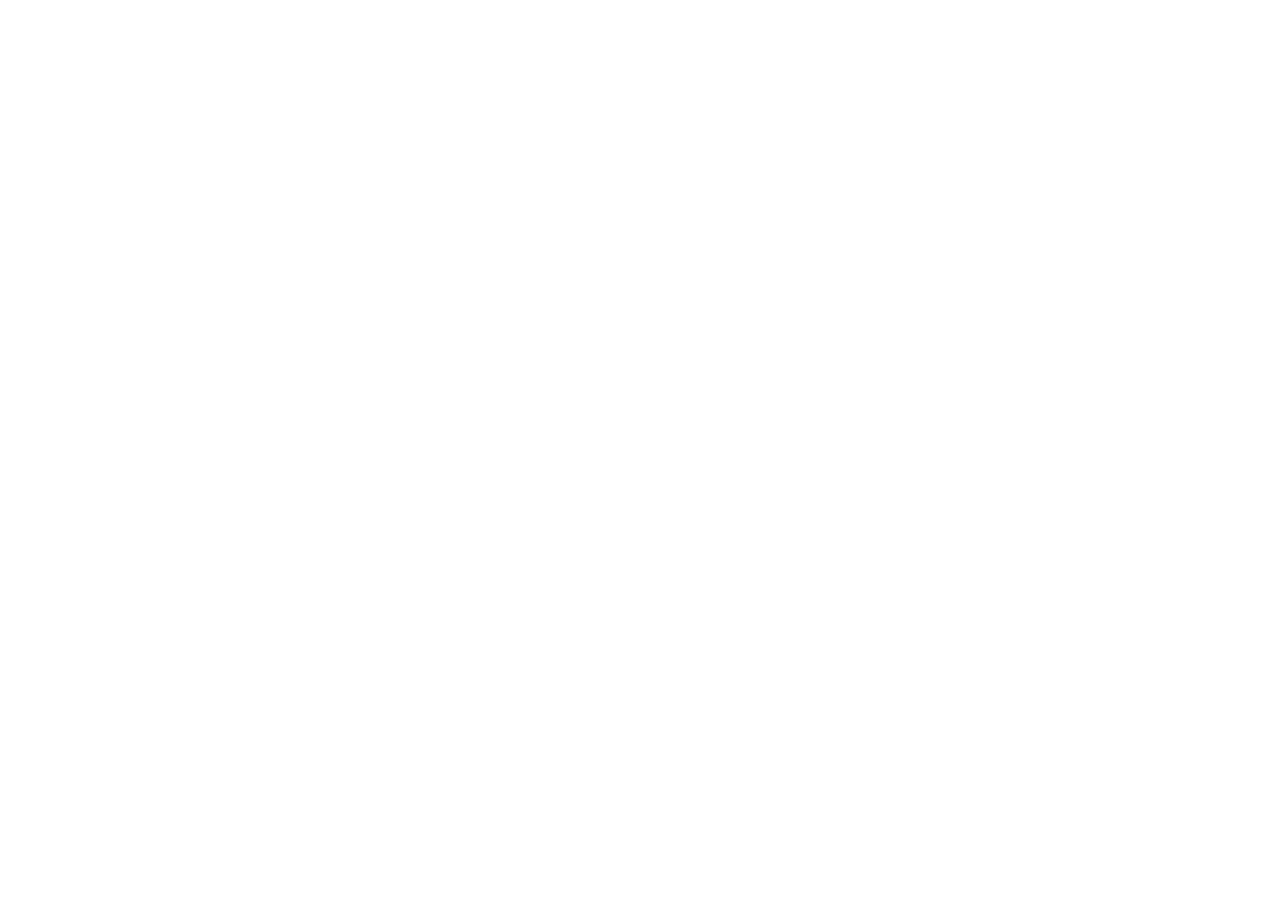
==== views/index.html @ 3f9f3004 "dfhd" ====
<!DOCTYPE html>
<html lang="en">
<head>
    <meta charset="UTF-8">
    <meta http-equiv="X-UA-Compatible" content="IE=edge">
    <meta name="viewport" content="width=device-width, initial-scale=1.0">
    <title>Document</title>
</head>
<body>
    
</body>
</html>
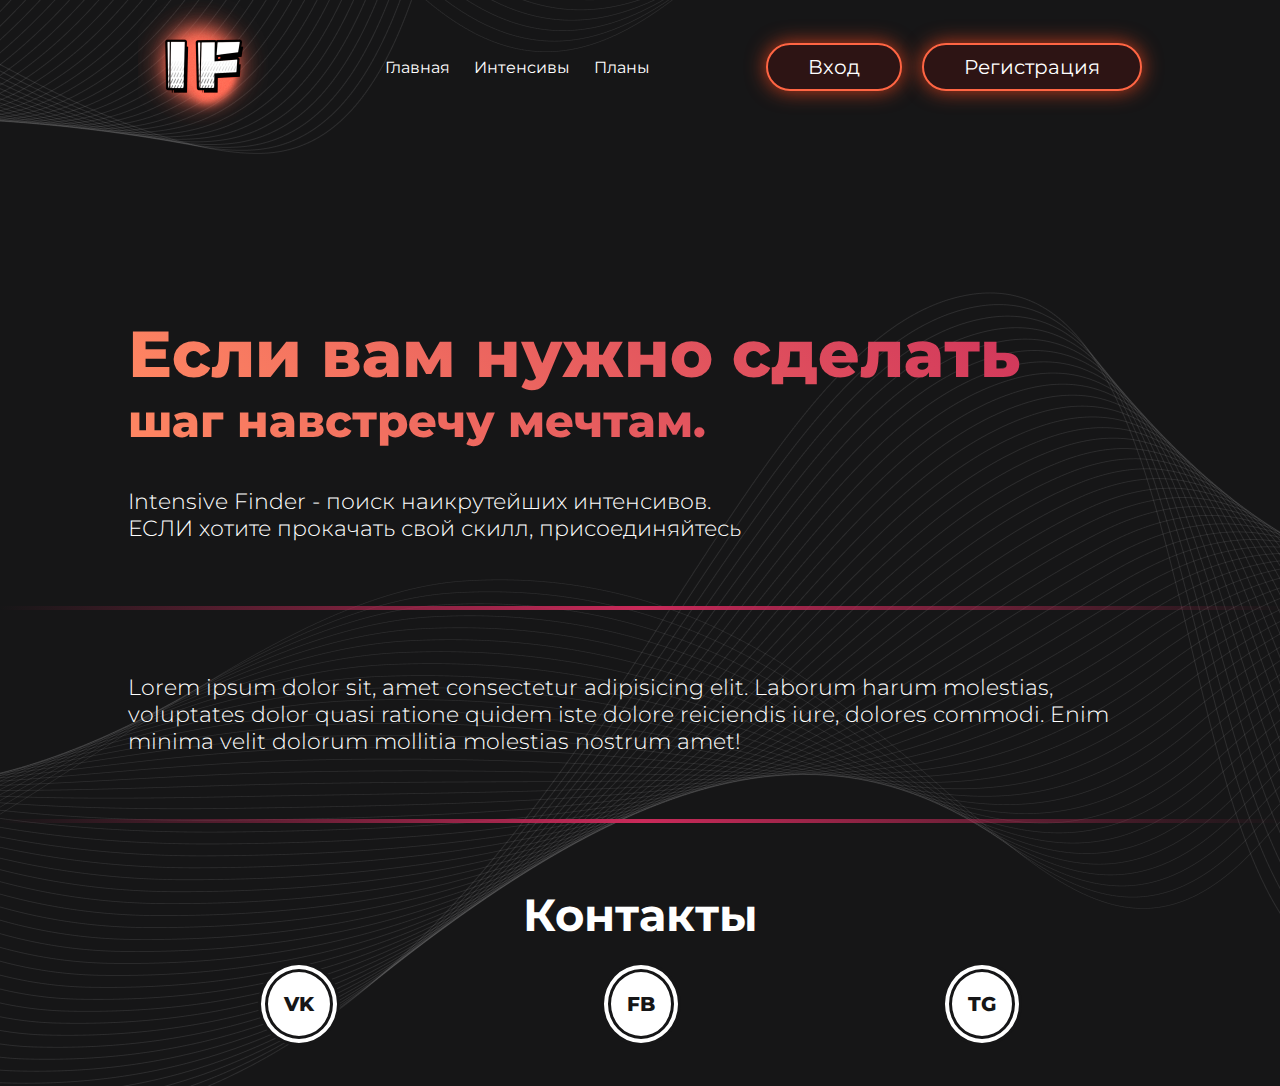
==== commit b29b0a8b: "Add files via upload" ====
--- a/views/index.html
+++ b/views/index.html
@@ -1,12 +1,84 @@
-<!DOCTYPE html>
-<html lang="en">
-<head>
-    <meta charset="UTF-8">
-    <meta http-equiv="X-UA-Compatible" content="IE=edge">
-    <meta name="viewport" content="width=device-width, initial-scale=1.0">
-    <title>Document</title>
-</head>
-<body>
-    
-</body>
+<!DOCTYPE html>
+<html lang="ru">
+<head>
+    <meta charset="UTF-8">
+    <meta http-equiv="X-UA-Compatible" content="IE=edge">
+    <meta name="viewport" content="width=device-width, initial-scale=1.0">
+    <link rel="stylesheet" href="/css/main.css">
+    <link type="image/x-icon" href="/images/logo.png" rel="shortcut icon">
+    <title>Главная</title>
+</head>
+<body>
+    <header>
+        <div class="w-1270 in-center container d-flex jc-sb">
+            <div class="logo">
+                <a href="index.html"><img src="/images/logo.png" alt=""></a>
+            </div>
+            <nav>
+                <a href="index.html">Главная</a>
+                <a href="intensivi.html">Интенсивы</a>
+                <a href="">Планы</a>
+            </nav>
+            <div class="hamburger-menu ">
+                <input id="menu-toggle" type="checkbox" />
+                <label class="menu-btn" for="menu-toggle">
+                    <span></span>
+                </label>
+                <ul class="menu-box">
+                    <li><a class="menu-item" href="index.html">Главная</a></li>
+                    <li><a class="menu-item" href="intensivi.html">Интенсивы</a></li>
+                    <li><a class="menu-item" href="">Планы</a></li>
+                </ul>
+            </div>
+
+            <div class="d-flex jc-sb auth-lk">
+                <a href="auto.html"><input type="button" value="Вход"></a>
+                <a href="registr.html"><input type="button" value="Регистрация"></a>
+            </div>
+            <div class="d-flex jc-sb lk">
+                <a href="index.html"><input type="button" value="Личный кабинет"></a>
+            </div>
+
+            
+
+
+
+
+            
+        </div>
+    </header>
+    
+    <section>
+        <div class="w-1270 in-center container">
+            <h2 class="mt-180">Если вам нужно сделать </h2>
+            <h3>шаг навстречу мечтам.</h3>
+            <p class="mt-40">Intensive Finder - поиск наикрутейших интенсивов.</p>
+            <p>ЕСЛИ хотите прокачать свой скилл, присоединяйтесь</p>
+        </div>
+    </section>
+
+
+    <div class="hr"></div>
+    <section>
+        <div class="w-1270 in-center container">
+            <p>Lorem ipsum dolor sit, amet consectetur adipisicing elit. Laborum harum molestias, voluptates dolor quasi ratione quidem iste dolore reiciendis iure, dolores commodi. Enim minima velit dolorum mollitia molestias nostrum amet!</p>
+        </div>
+    
+    </section>
+    <div class="hr"></div>
+    
+    
+    
+    <footer>
+        
+        <div class="w-1270 in-center container ">
+            <h4>Контакты</h4>
+            <div class="contacts-cont">
+                <div class="contacts">VK</div>
+                <div class="contacts">FB</div>
+                <div class="contacts">TG</div>
+            </div>
+        </div>
+    </footer>
+</body>
 </html>--- a/css/main.css
+++ b/css/main.css
@@ -0,0 +1,339 @@
+@import url('https://fonts.googleapis.com/css2?family=Montserrat:wght@300;500;600;800&display=swap');
+* {
+    margin: 0;
+    padding: 0;
+    font-family: "Montserrat", sans-serif;
+    color: white;
+}
+
+body {
+    background-image: url(/images/фон.png);
+    background-position: center;
+    background-color: #161617;    
+    font-family: "Montserrat", sans-serif;
+    overflow-x: hidden;
+}
+p { font-weight: 300; font-size: 22px;}
+.w-1270 {
+    max-width: 1270px;
+    max-width: 80vw;
+}
+.in-center {
+    margin: 0 auto;
+}
+.container {
+    padding: 0 10%;
+}
+input {
+    border: solid #ff6543 2px;
+    border-radius: 40px;
+    padding: 10px 40px;
+    background: #2d1414;
+    box-shadow: 0px 0px 20px #c53c1d;
+    font-size: 20px;
+}
+.mt-180 { margin-top: 180px;}
+.mt-40 { margin-top: 40px;}
+h1 { 
+    font-size: 70px; 
+    text-align: center;
+}
+h2 {
+    font-size: 65px;
+}
+h3 {
+    font-size: 45px;
+}
+h1, h2, h3 {
+    background-image: linear-gradient(45deg, #FF8762, #CA2A5A);
+    -webkit-background-clip: text;
+    -webkit-text-fill-color: transparent;
+    font-weight: 800;
+}
+footer h4 {
+    font-size: 45px;
+    color: white;
+    text-align: center;
+}
+input:hover {
+    background: #ff6543;
+    transition: 0.5s ease-in-out;
+}
+form {
+    display: flex;
+    align-items: center;
+    flex-direction: column;
+}
+form input {
+    margin-top: 6px;
+    margin-bottom: 30px;
+    width: 330px;
+}
+form input:hover {
+    background: #2d1414;
+    
+}
+form input[type=submit] {
+    background: #ff6543;
+}
+form input[type=submit]:hover {
+    background: #c03617;
+    
+}
+form input[type=checkbox] {
+    padding: 0;
+    margin: 0;
+    box-shadow: none;
+    width: 20px;
+    background: #ff6543;
+}
+a { 
+    padding: 10px;
+    text-decoration: none;
+}
+.d-flex {
+    display: flex;
+    align-items: center;
+    justify-content: center;
+}
+.jc-sb {
+    justify-content: space-between;
+}
+.auth-lk {display: flex;}
+.lk {display: none;}
+.contacts{ 
+    background-color: white; 
+    border-radius: 50%; 
+    margin-top: 20px;
+    padding: 20px 16px;
+    color: #161617;
+    font-weight: 800;
+    font-size: 20px;
+    border: double 10px;
+}
+.contacts {
+    margin-right: 5%;
+    margin-left: 5%;
+    margin-bottom: 40px;
+}
+.contacts:hover {
+    background-image: radial-gradient(#FF8762, #CA2A5A);
+}
+.contacts-cont {
+    width: 100%;
+    display: flex;
+    justify-content: space-around;
+
+}
+
+.hr { 
+    display: inline-block;
+    width: 100%;
+    height: 2px;
+    border-style: solid;
+    border-image: linear-gradient( to right, rgba(0, 0, 0, 0), #CA2A5A, rgba(0, 0, 0, 0)) 1 / 0 0 4px;
+    margin: 60px 0;
+}
+
+
+
+
+.hamburger-menu {
+    display: none;
+  }
+  #menu-toggle {
+    opacity: 0;
+    display: block;
+    z-index: 1;
+  }
+  .menu-toggle, .menu-btn {
+    display: flex;
+  }
+  #menu-toggle:checked ~ .menu-btn > span {
+    transform: rotate(45deg);
+  }
+  #menu-toggle:checked ~ .menu-btn > span::before {
+    top: 0;
+    transform: rotate(0);
+  }
+  #menu-toggle:checked ~ .menu-btn > span::after {
+    top: 0;
+    transform: rotate(90deg);
+  }
+  #menu-toggle:checked ~ .menu-box {
+    visibility: visible;
+    left: 0;
+  }
+  .menu-btn {
+    display: flex;
+    align-items: center;
+    position: absolute;
+    top: 35px;
+    width: 26px;
+    height: 26px;
+    cursor: pointer;
+    z-index: 500;
+  }
+  .menu-btn > span,
+  .menu-btn > span::before,
+  .menu-btn > span::after {
+    display: block;
+    position: absolute;
+    width: 100%;
+    height: 4px;
+    background: linear-gradient(45deg, #FF8762, #CA2A5A);
+    transition-duration: .25s;
+    box-shadow: 0px 0px 20px #c53c1d;
+  }
+  span {
+    max-width: 100%;
+  }
+  span::before, span::after {
+    max-width: 70%;
+  }
+  span::after {
+    max-width: 100%;
+  }  
+  .menu-btn > span::before {
+    content: '';
+    top: -8px;
+  }
+  .menu-btn > span::after {
+    content: '';
+    top: 8px;
+  }
+  
+  .menu-box {
+    user-select: none;
+    display: block;
+    position: fixed;
+    visibility: hidden;
+    top: 0;
+    z-index: 10;
+    width: 300px;
+    height: 30%;
+    margin: 0;
+    left: 0;
+    padding: 80px 0;
+    list-style: none;
+    background: rgba(72, 42, 42, 0.25);
+    box-shadow: 0 8px 32px 0 rgba(118, 22, 22, 0.37);
+    backdrop-filter: blur( 4px );
+    -webkit-backdrop-filter: blur( 4px );
+    border-radius: 10px;
+    border: 1px solid rgba(255, 255, 255, 0.1);
+    transition-duration: .25s;
+  }
+  
+  .menu-item {
+    display: block;
+    padding: 12px 24px;
+    background-image: linear-gradient(45deg, #FF8762, #CA2A5A);
+    -webkit-background-clip: text;
+    -webkit-text-fill-color: transparent;
+    font-weight: 500;
+    text-decoration: none;
+    
+  }
+  .menu-item:hover {
+    -webkit-background-clip: text;
+    -webkit-text-fill-color: #ffd5c8;
+    background: linear-gradient(45deg, #FF8762, #CA2A5A);
+}
+.password {
+    width: 350px;
+	position: relative;
+    margin-left: -60px;
+}
+#password-input, #password-input-2 {
+	font-size: 18px;
+}
+.password-control {
+	position: absolute;
+	top: 25px;
+	right: 2px;
+	display: inline-block;
+	background: url(/images/view.svg) 0 0 no-repeat;
+}
+.password-control.view {
+	background: url(/images/no-view.svg) 0 0 no-repeat;
+}
+.password-control-2 {
+	position: absolute;
+	top: 25px;
+	right: 2px;
+	display: inline-block;
+	background: url(/images/view.svg) 0 0 no-repeat;
+}
+.password-control-2.view {
+	background: url(/images/no-view.svg) 0 0 no-repeat;
+}
+
+
+
+
+
+
+@media (max-width: 1200px) {
+    .w-1270 {
+        width: 1270px;
+    }
+    
+}
+@media (max-width: 1199px) { 
+    .w-1270 {
+        width: 1000px;
+    }
+    h2 {
+        font-size: 45px;
+    }
+    h3 {
+        font-size: 35px;
+    }
+    p {
+        font-size: 20px;
+    }
+}
+@media (max-width: 991px) {
+    .w-1270 {
+        width: 780px;
+    }
+    .hamburger-menu {
+        display: block;
+    }
+    p {
+        font-size: 18px;
+    }
+    nav {
+        display: none;
+    }
+    .logo img { width: 100px; height: auto;}
+    .password {
+        margin-left: -30px;
+    }
+    h1 { font-size: 45px;}
+}
+@media (max-width: 768px) {
+    .w-1270 {
+        width: 100%;
+    }
+    h2 {
+        font-size: 35px;
+    }
+    h3 {
+        font-size: 25px;
+    }
+    p {
+        font-size: 14px;
+    }
+    input {
+        font-size: 16px;
+    }
+    nav {
+        display: none;
+    }
+    .logo { margin-left: -40px;}
+    input {
+        padding: 10px 20px;
+    }
+}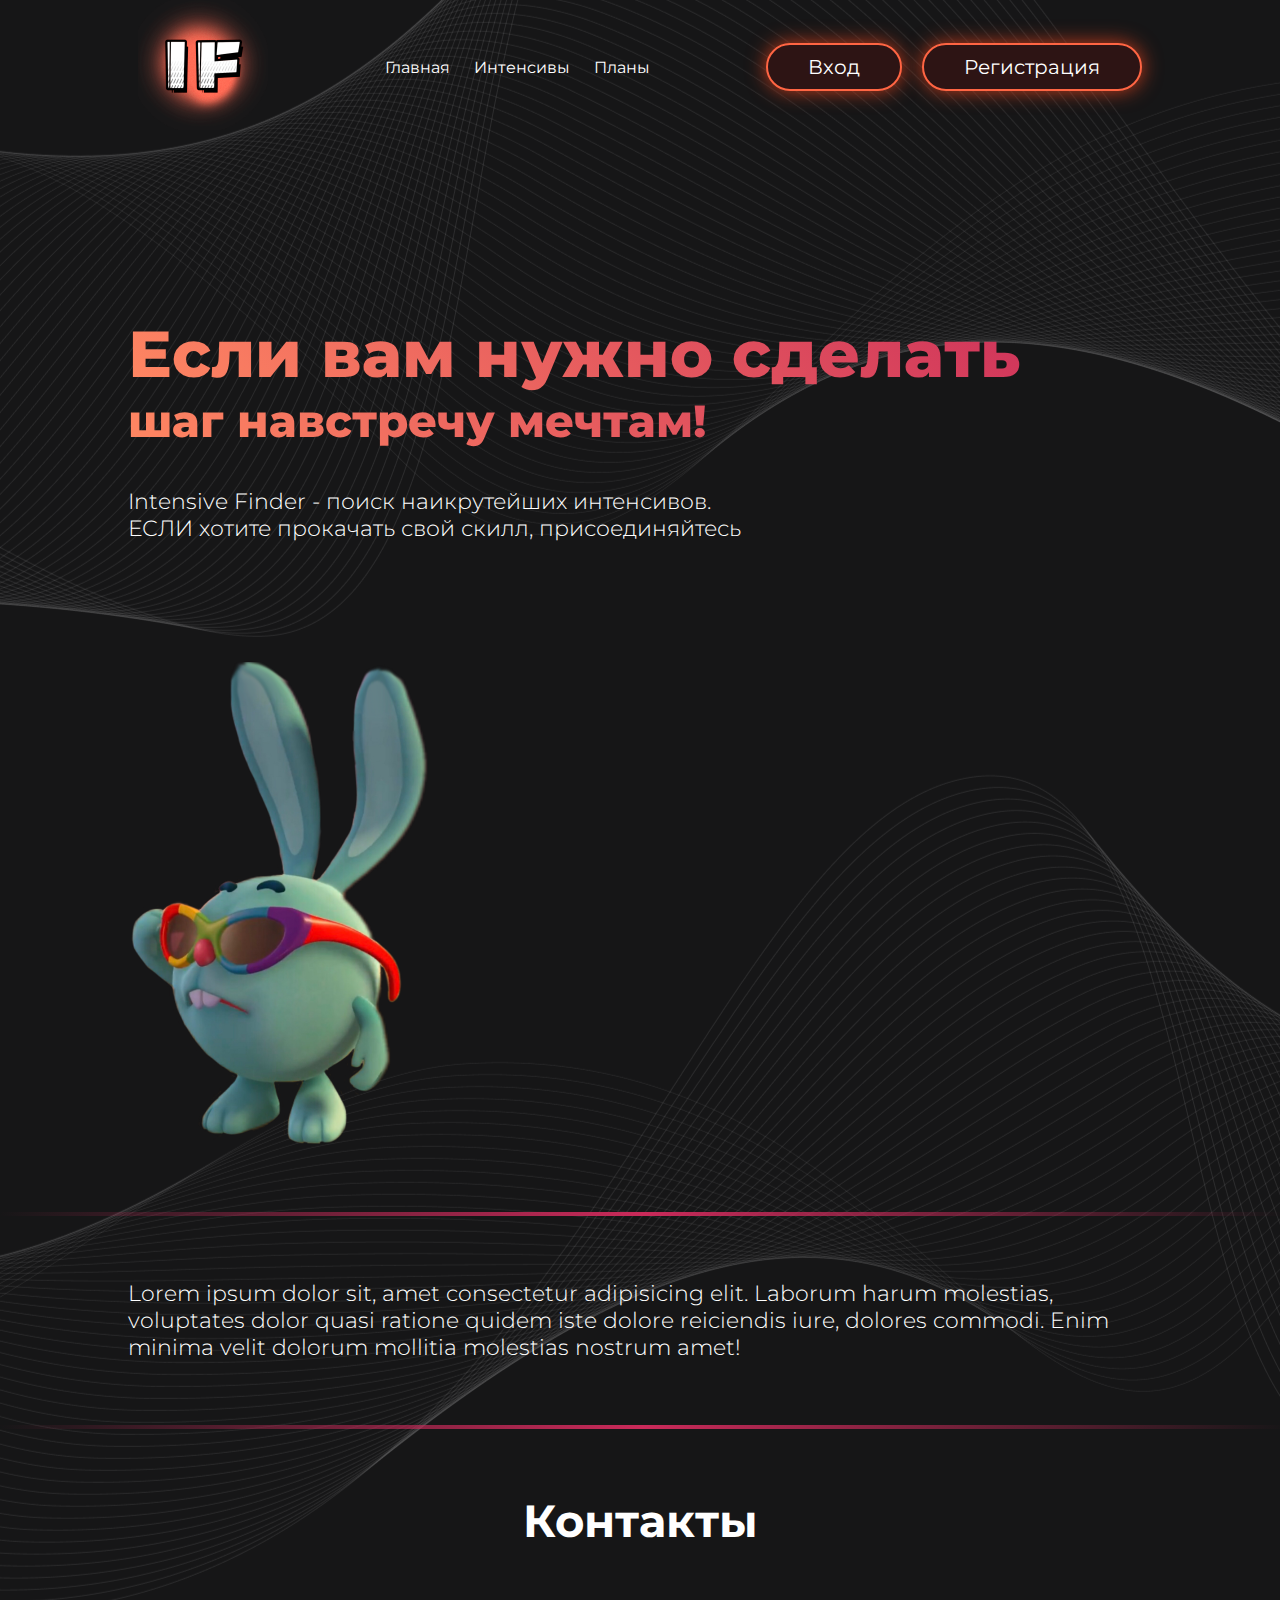
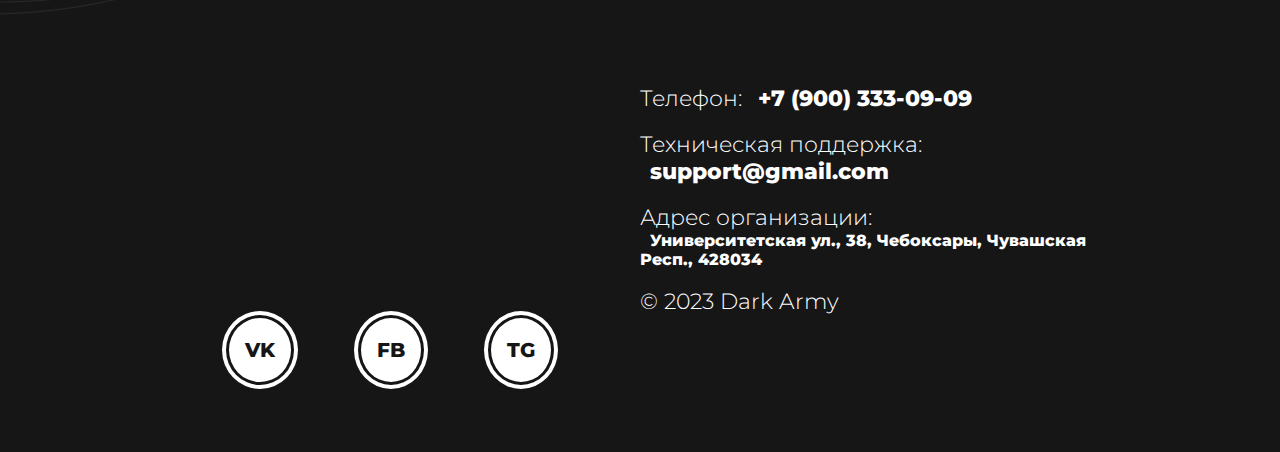
==== commit 43e01e9f: "Add files via upload" ====
--- a/views/index.html
+++ b/views/index.html
@@ -48,12 +48,15 @@
         </div>
     </header>
     
-    <section>
-        <div class="w-1270 in-center container">
+    <section class="d-flex jc-sb w-100 container f-w-wrap">
+        <div class=" w-80 ">
             <h2 class="mt-180">Если вам нужно сделать </h2>
-            <h3>шаг навстречу мечтам.</h3>
+            <h3>шаг навстречу мечтам!</h3>
             <p class="mt-40">Intensive Finder - поиск наикрутейших интенсивов.</p>
-            <p>ЕСЛИ хотите прокачать свой скилл, присоединяйтесь</p>
+            <p class="mb-120">ЕСЛИ хотите прокачать свой скилл, присоединяйтесь</p>
+        </div>
+        <div class="w-20">
+            <img src="/images/IMG_8782.png" alt="Крош" width="300" class="krosh">
         </div>
     </section>
 
@@ -69,15 +72,27 @@
     
     
     
-    <footer>
-        
-        <div class="w-1270 in-center container ">
-            <h4>Контакты</h4>
-            <div class="contacts-cont">
-                <div class="contacts">VK</div>
-                <div class="contacts">FB</div>
-                <div class="contacts">TG</div>
+    <footer class="">
+        <h4>Контакты</h4>
+        <div class="in-center container f-w-wrap d-flex jc-sb jc-c">
+            <div class="w-50">
+                
+                <iframe class="d-flex in-center mt-40" src="https://www.google.com/maps/embed?pb=!1m18!1m12!1m3!1d2223.352772769089!2d47.1600731!3d56.133711999999996!2m3!1f0!2f0!3f0!3m2!1i1024!2i768!4f13.1!3m3!1m2!1s0x415a387aeaf5b781%3A0x5433448da79960b3!2z0KPQvdC40LLQtdGA0YHQuNGC0LXRgtGB0LrQsNGPINGD0LsuLCAzOCwg0KfQtdCx0L7QutGB0LDRgNGLLCDQp9GD0LLQsNGI0YHQutCw0Y8g0KDQtdGB0L8uLCA0MjgwMzQ!5e0!3m2!1sru!2sru!4v1680287752994!5m2!1sru!2sru" width="400" height="300" style="border:0;" allowfullscreen="" loading="lazy" referrerpolicy="no-referrer-when-downgrade"></iframe>
+                <div class="contacts-cont">
+                    <div class="contacts">VK</div>
+                    <div class="contacts">FB</div>
+                    <div class="contacts">TG</div>
+                </div>
             </div>
+            <div class="w-50">
+                <p>Телефон: <a href="tel:+79003330909">+7 (900) 333-09-09</a></p><br>
+                <p>Техническая поддержка: <a href="mailto:support@gmail.com">support@gmail.com</a></p><br>
+                <p>Адрес организации:
+                    <a href="https://www.google.com/maps/place/%D0%A3%D0%BD%D0%B8%D0%B2%D0%B5%D1%80%D1%81%D0%B8%D1%82%D0%B5%D1%82%D1%81%D0%BA%D0%B0%D1%8F+%D1%83%D0%BB.,+38,+%D0%A7%D0%B5%D0%B1%D0%BE%D0%BA%D1%81%D0%B0%D1%80%D1%8B,+%D0%A7%D1%83%D0%B2%D0%B0%D1%88%D1%81%D0%BA%D0%B0%D1%8F+%D0%A0%D0%B5%D1%81%D0%BF.,+428034/@56.133712,47.1600731,17z/data=!4m6!3m5!1s0x415a387aeaf5b781:0x5433448da79960b3!8m2!3d56.133712!4d47.1600731!16s%2Fg%2F11fnvzcbsm"><address>Университетская ул., 38, Чебоксары, Чувашская Респ., 428034</address></a></p><br>
+                <p>© 2023 Dark Army</p>
+            </div>
+            
+            
         </div>
     </footer>
 </body>
--- a/css/main.css
+++ b/css/main.css
@@ -34,6 +34,7 @@
 }
 .mt-180 { margin-top: 180px;}
 .mt-40 { margin-top: 40px;}
+.mb-120 { margin-bottom: 120px;}
 h1 { 
     font-size: 70px; 
     text-align: center;
@@ -54,6 +55,7 @@
     font-size: 45px;
     color: white;
     text-align: center;
+    
 }
 input:hover {
     background: #ff6543;
@@ -91,13 +93,27 @@
     padding: 10px;
     text-decoration: none;
 }
+footer a{
+    font-weight: 800;
+}
 .d-flex {
     display: flex;
     align-items: center;
-    justify-content: center;
+}
+.w-80 { width: 1000px;}
+.w-20 { width: 500px;}
+.w-50 { width: 500px;}
+.f-w-wrap {
+    flex-wrap: wrap;
 }
 .jc-sb {
     justify-content: space-between;
+}
+.jc-sa {
+    justify-content: space-around;
+}
+.jc-c {
+    justify-content: center;
 }
 .auth-lk {display: flex;}
 .lk {display: none;}
@@ -114,18 +130,20 @@
 .contacts {
     margin-right: 5%;
     margin-left: 5%;
-    margin-bottom: 40px;
+    margin-bottom: 10px;
+    height: 24px;
 }
 .contacts:hover {
     background-image: radial-gradient(#FF8762, #CA2A5A);
 }
 .contacts-cont {
-    width: 100%;
-    display: flex;
-    justify-content: space-around;
-
-}
-
+    display: flex;
+    justify-content: center;
+    align-items: center;
+    margin-bottom: 50px;
+    
+}
+.w-100 { width: 100%;}
 .hr { 
     display: inline-block;
     width: 100%;
@@ -134,9 +152,12 @@
     border-image: linear-gradient( to right, rgba(0, 0, 0, 0), #CA2A5A, rgba(0, 0, 0, 0)) 1 / 0 0 4px;
     margin: 60px 0;
 }
-
-
-
+.mb-60 {margin-bottom: 60px;}
+address {font-style: normal;}
+.krosh {
+    margin-right: 300px;
+    z-index: 0;
+}
 
 .hamburger-menu {
     display: none;
@@ -270,7 +291,24 @@
 }
 
 
-
+.intensiv-block {
+    width: 200px;
+}
+.intensiv-block img {
+    width: 100%;
+}
+.intensiv-block p,.intensiv-block h5,.intensiv-block img {
+    margin-bottom: 20px;
+}
+.date {
+    font-size: 24px;
+}
+.descript {
+    font-size: 18px;
+}
+.intensiv-block h5 {
+    font-size: 25px;
+}
 
 
 
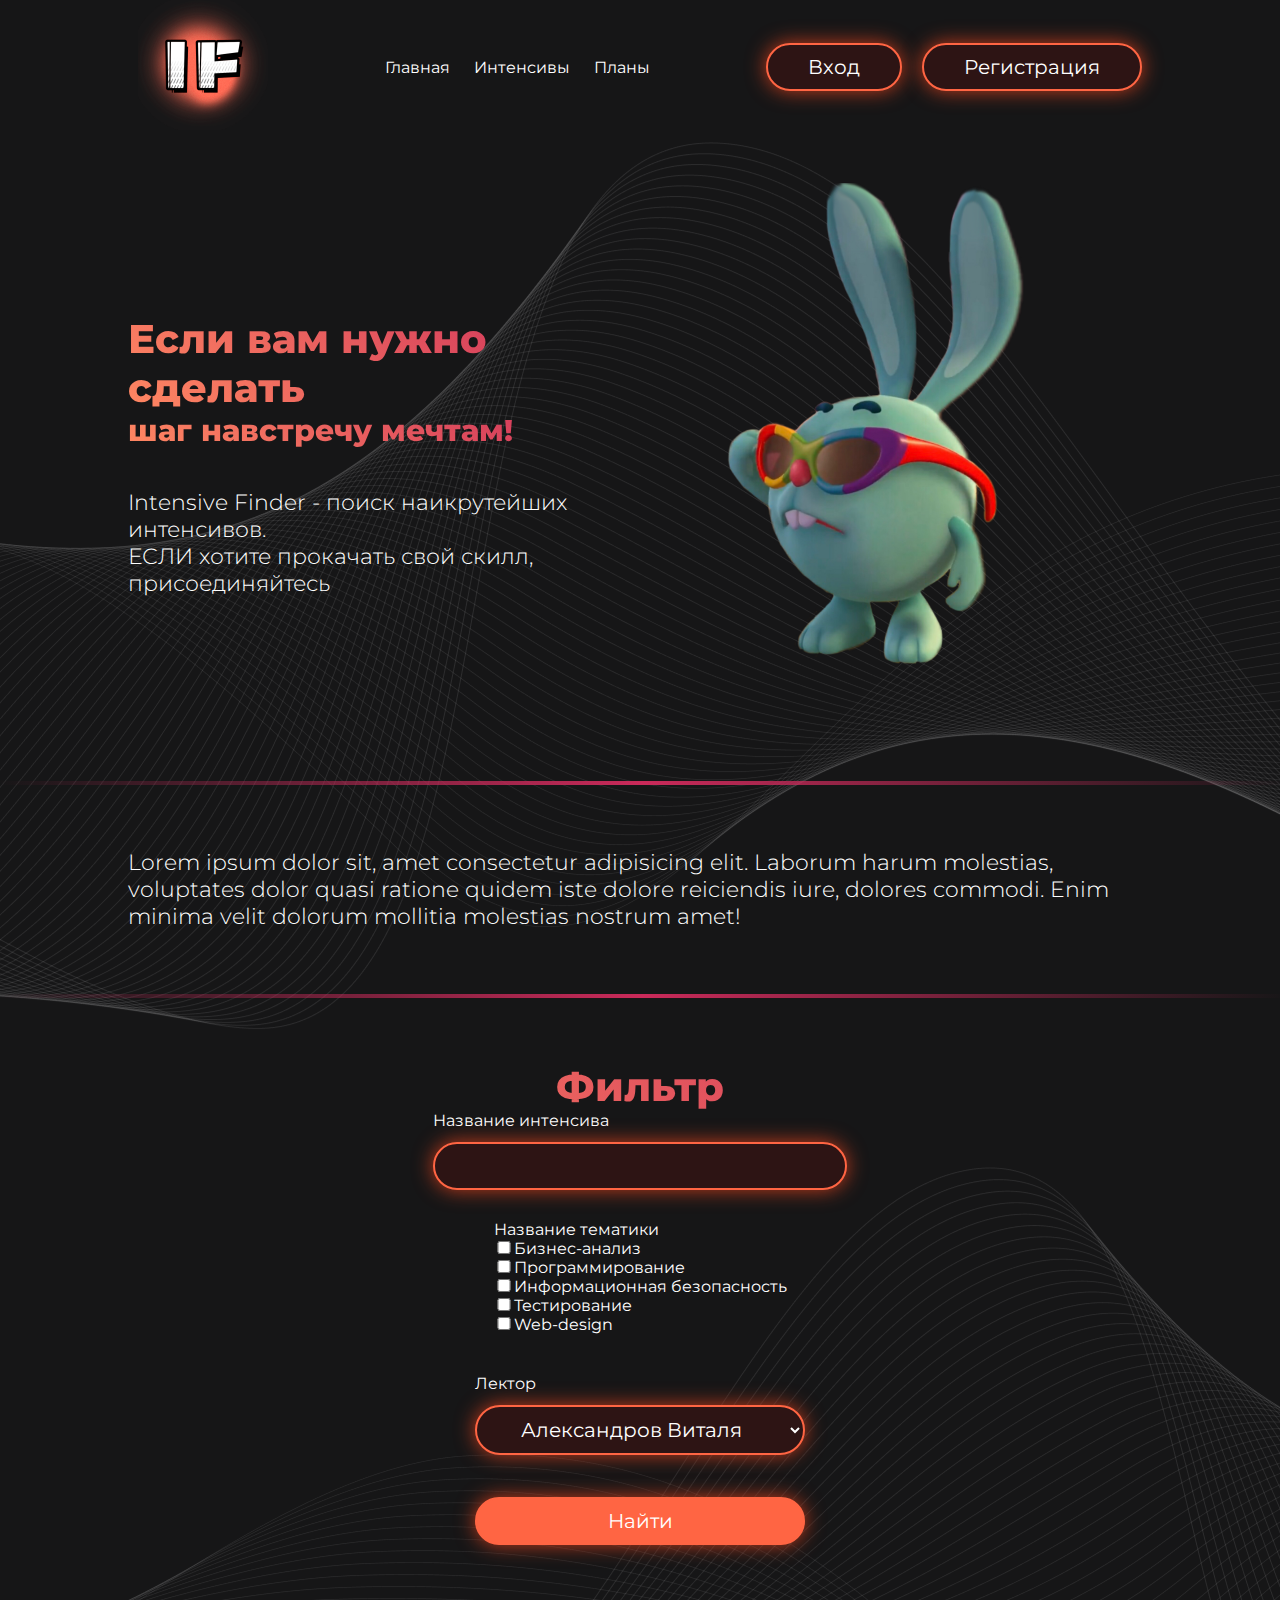
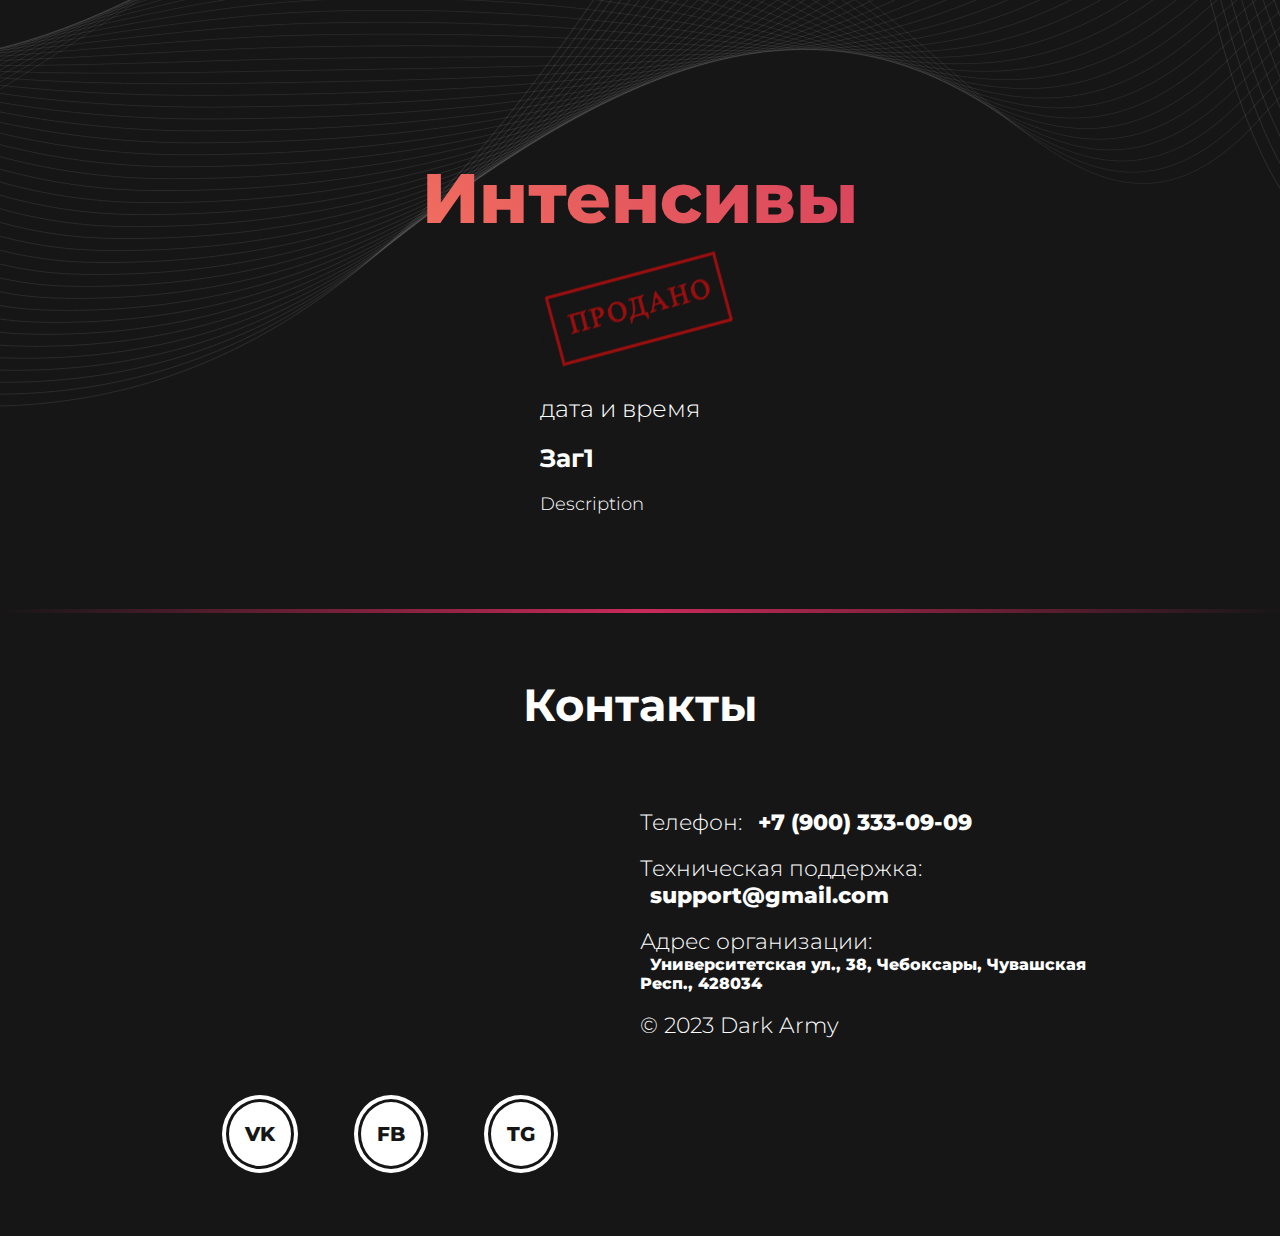
==== commit 385513a0: "Add files via upload" ====
--- a/views/index.html
+++ b/views/index.html
@@ -17,7 +17,7 @@
             <nav>
                 <a href="index.html">Главная</a>
                 <a href="intensivi.html">Интенсивы</a>
-                <a href="">Планы</a>
+                <a href="plans.html">Планы</a>
             </nav>
             <div class="hamburger-menu ">
                 <input id="menu-toggle" type="checkbox" />
@@ -27,7 +27,7 @@
                 <ul class="menu-box">
                     <li><a class="menu-item" href="index.html">Главная</a></li>
                     <li><a class="menu-item" href="intensivi.html">Интенсивы</a></li>
-                    <li><a class="menu-item" href="">Планы</a></li>
+                    <li><a class="menu-item" href="plans.html">Планы</a></li>
                 </ul>
             </div>
 
@@ -49,13 +49,13 @@
     </header>
     
     <section class="d-flex jc-sb w-100 container f-w-wrap">
-        <div class=" w-80 ">
+        <div class="w-80">
             <h2 class="mt-180">Если вам нужно сделать </h2>
             <h3>шаг навстречу мечтам!</h3>
             <p class="mt-40">Intensive Finder - поиск наикрутейших интенсивов.</p>
             <p class="mb-120">ЕСЛИ хотите прокачать свой скилл, присоединяйтесь</p>
         </div>
-        <div class="w-20">
+        <div class="w-20 jc-c">
             <img src="/images/IMG_8782.png" alt="Крош" width="300" class="krosh">
         </div>
     </section>
@@ -70,7 +70,55 @@
     </section>
     <div class="hr"></div>
     
-    
+
+    <section>
+        <div class="w-1270 in-center">
+            <h2 style="text-align: center;">Фильтр</h2>
+            <form action="">
+                <div>
+                    <label for="name">Название интенсива</label><br>
+                    <input type="text" name="name">
+                </div>
+                <div>
+                    <label>Название тематики</label><br>
+                    <input type="checkbox" name="1"><label>Бизнес-анализ</label><br>
+                    <input type="checkbox" name="2"><label>Программирование</label><br>
+                    <input type="checkbox" name="3"><label>Информационная безопасность</label><br>
+                    <input type="checkbox" name="4"><label>Тестирование</label><br>
+                    <input type="checkbox" name="5"><label>Web-design</label><br>
+                </div>
+                <div class="mt-40"> 
+                    <label for="lector" >Лектор</label><br>
+                    <select name="lector">
+                        <option value="1">Александров Виталя</option>
+                        <option value="2">Ефимов Александр</option>
+                        <option value="3">Казанцев Николай</option>
+                        <option value="4">Родионова Виктория</option>
+                    </select>
+                </div>
+                
+                <input type="submit" value="Найти">
+            </form>
+        </div>
+    </section>
+    <section>
+        <div class="w-1270 in-center container mt-180">
+            <h1>Интенсивы</h1>
+            <div class="d-flex f-w-wrap jc-sa">
+
+                <a href="info-intensiv.html" class="intensiv-block">
+                    <img src="/images/img.png" alt="">
+                    <p class="date">дата и время</p>
+                    <h5>Заг1</h5>
+                    <p class="descript">Description</p>
+                </a>
+                
+
+            </div>
+        </div>
+    </section>
+
+    <div class="hr"></div>    
     
     <footer class="">
         <h4>Контакты</h4>
@@ -88,8 +136,8 @@
                 <p>Телефон: <a href="tel:+79003330909">+7 (900) 333-09-09</a></p><br>
                 <p>Техническая поддержка: <a href="mailto:support@gmail.com">support@gmail.com</a></p><br>
                 <p>Адрес организации:
-                    <a href="https://www.google.com/maps/place/%D0%A3%D0%BD%D0%B8%D0%B2%D0%B5%D1%80%D1%81%D0%B8%D1%82%D0%B5%D1%82%D1%81%D0%BA%D0%B0%D1%8F+%D1%83%D0%BB.,+38,+%D0%A7%D0%B5%D0%B1%D0%BE%D0%BA%D1%81%D0%B0%D1%80%D1%8B,+%D0%A7%D1%83%D0%B2%D0%B0%D1%88%D1%81%D0%BA%D0%B0%D1%8F+%D0%A0%D0%B5%D1%81%D0%BF.,+428034/@56.133712,47.1600731,17z/data=!4m6!3m5!1s0x415a387aeaf5b781:0x5433448da79960b3!8m2!3d56.133712!4d47.1600731!16s%2Fg%2F11fnvzcbsm"><address>Университетская ул., 38, Чебоксары, Чувашская Респ., 428034</address></a></p><br>
-                <p>© 2023 Dark Army</p>
+                <a href="https://www.google.com/maps/place/%D0%A3%D0%BD%D0%B8%D0%B2%D0%B5%D1%80%D1%81%D0%B8%D1%82%D0%B5%D1%82%D1%81%D0%BA%D0%B0%D1%8F+%D1%83%D0%BB.,+38,+%D0%A7%D0%B5%D0%B1%D0%BE%D0%BA%D1%81%D0%B0%D1%80%D1%8B,+%D0%A7%D1%83%D0%B2%D0%B0%D1%88%D1%81%D0%BA%D0%B0%D1%8F+%D0%A0%D0%B5%D1%81%D0%BF.,+428034/@56.133712,47.1600731,17z/data=!4m6!3m5!1s0x415a387aeaf5b781:0x5433448da79960b3!8m2!3d56.133712!4d47.1600731!16s%2Fg%2F11fnvzcbsm"><address>Университетская ул., 38, Чебоксары, Чувашская Респ., 428034</address></a></p><br>
+                <p class="mb-120">© 2023 Dark Army</p>
             </div>
             
             
--- a/css/main.css
+++ b/css/main.css
@@ -24,7 +24,7 @@
 .container {
     padding: 0 10%;
 }
-input {
+input, select {
     border: solid #ff6543 2px;
     border-radius: 40px;
     padding: 10px 40px;
@@ -55,7 +55,6 @@
     font-size: 45px;
     color: white;
     text-align: center;
-    
 }
 input:hover {
     background: #ff6543;
@@ -66,8 +65,8 @@
     align-items: center;
     flex-direction: column;
 }
-form input {
-    margin-top: 6px;
+form input, select {
+    margin-top: 12px;
     margin-bottom: 30px;
     width: 330px;
 }
@@ -92,6 +91,13 @@
 a { 
     padding: 10px;
     text-decoration: none;
+    transition: 0.5s;
+}
+nav a:hover {
+    background-image: linear-gradient(45deg, #FF8762, #CA2A5A);
+    -webkit-background-clip: text;
+    -webkit-text-fill-color: transparent;
+    transition: 0.5s;
 }
 footer a{
     font-weight: 800;
@@ -100,9 +106,12 @@
     display: flex;
     align-items: center;
 }
-.w-80 { width: 1000px;}
-.w-20 { width: 500px;}
+.w-80 { width: 60%;}
+.w-20 { width: 20%; margin-right: 300px;}
 .w-50 { width: 500px;}
+.krosh {
+    margin-right: 25%;
+}
 .f-w-wrap {
     flex-wrap: wrap;
 }
@@ -154,10 +163,7 @@
 }
 .mb-60 {margin-bottom: 60px;}
 address {font-style: normal;}
-.krosh {
-    margin-right: 300px;
-    z-index: 0;
-}
+
 
 .hamburger-menu {
     display: none;
@@ -271,7 +277,7 @@
 }
 .password-control {
 	position: absolute;
-	top: 25px;
+	top: 31px;
 	right: 2px;
 	display: inline-block;
 	background: url(/images/view.svg) 0 0 no-repeat;
@@ -281,7 +287,7 @@
 }
 .password-control-2 {
 	position: absolute;
-	top: 25px;
+	top: 31px;
 	right: 2px;
 	display: inline-block;
 	background: url(/images/view.svg) 0 0 no-repeat;
@@ -310,27 +316,142 @@
     font-size: 25px;
 }
 
-
-
-@media (max-width: 1200px) {
+.days-of-week-container,
+.calendar-container {
+  display: grid;
+  grid-template-columns: repeat(7, 30px);
+  text-align: right;
+}
+.calendar-container div {
+    height: 30px;
+    width: 36px;
+    text-align: center;
+    margin-top: 4px;
+    padding-top: 6px;
+    transition: 0.5s;
+    border-radius: 50%;
+}
+.april div:first-child {
+  grid-column: 6;
+}
+.may div:first-child {
+    grid-column: 1;
+}
+.june div:first-child {
+    grid-column: 4;
+}
+.july div:first-child {
+    grid-column: 6;
+}
+.calendar-container div:hover {
+  background-color: #FF8762;
+  border-radius: 50%;
+  color: #fff;
+  cursor: pointer;
+  transition: 0.5s;
+}
+.info-intensiv img {
+    width: 500px;
+}
+.info-intensiv p {
+    font-size: 24px;
+    margin-bottom: 20px;
+}
+.overlay {
+    opacity: 0;
+    visibility: hidden;
+    position: fixed;
+    top: 0;
+    left: 0;
+    width: 100%;
+    height: 100%;
+    background-color: rgba(0, 0, 0, .5);
+    z-index: 20;
+    transition: .3s all;
+ }
+
+ .modal {
+    opacity: 0;
+    visibility: hidden;
+    width: 100%;
+    height: 100vh;
+    max-width: 500px;
+    position: fixed;
+    top: 50%;
+    left: 50%;
+    transform: translate(-50%, -50%);
+    z-index: 30; 
+    box-shadow: 0 3px 10px -.5px rgba(0, 0, 0, .2); 
+    text-align: center;
+    padding: 30px;
+    border-radius: 3px;
+    background-color: #161617;
+    transition: 0.3s all;
+ }
+
+ .modal.active,
+ .overlay.active{
+    opacity: 1;
+    visibility: visible;
+ }
+ .modal form input {
+    margin: 10px;
+ }
+ .modal__cross {
+    width: 15px;
+    height: 15px;
+    position: absolute;
+    top: 20px;
+    right: 20px;
+    fill: #444;
+    cursor: pointer;
+ }
+ .modal form {
+    width: 500px;
+ }
+ .d-col { flex-direction: column;}
+ .modal form .d-flex {
+    width: 500px;
+    display: flex;
+    justify-content: space-between;
+ }
+ .modal form input {
+    width: 200px;
+ }
+ .modal label {
+
+    color: white;
+ }
+ 
+@media (max-width: 1530px) {
     .w-1270 {
         width: 1270px;
     }
-    
+    h2 {
+        font-size: 40px;
+    }
+    h3 {
+        font-size: 30px;
+    }
+    .w-80 { width: 40%;}
+    .w-20 {  width: 30%; }
 }
 @media (max-width: 1199px) { 
     .w-1270 {
         width: 1000px;
     }
     h2 {
-        font-size: 45px;
+        font-size: 35px;
     }
     h3 {
-        font-size: 35px;
+        font-size: 25px;
     }
     p {
         font-size: 20px;
     }
+    .w-80 { width: 40%;}
+    .w-20 {  width: 30%; }
+    
 }
 @media (max-width: 991px) {
     .w-1270 {
@@ -350,6 +471,11 @@
         margin-left: -30px;
     }
     h1 { font-size: 45px;}
+    .w-80 { width: 100%;}
+    .w-20 { width: 100%; }
+    .krosh {
+        margin-left: 25%;
+    }
 }
 @media (max-width: 768px) {
     .w-1270 {
@@ -374,4 +500,6 @@
     input {
         padding: 10px 20px;
     }
+    .w-80 { width: 80%;}
+    .w-20 { width: 80%; }
 }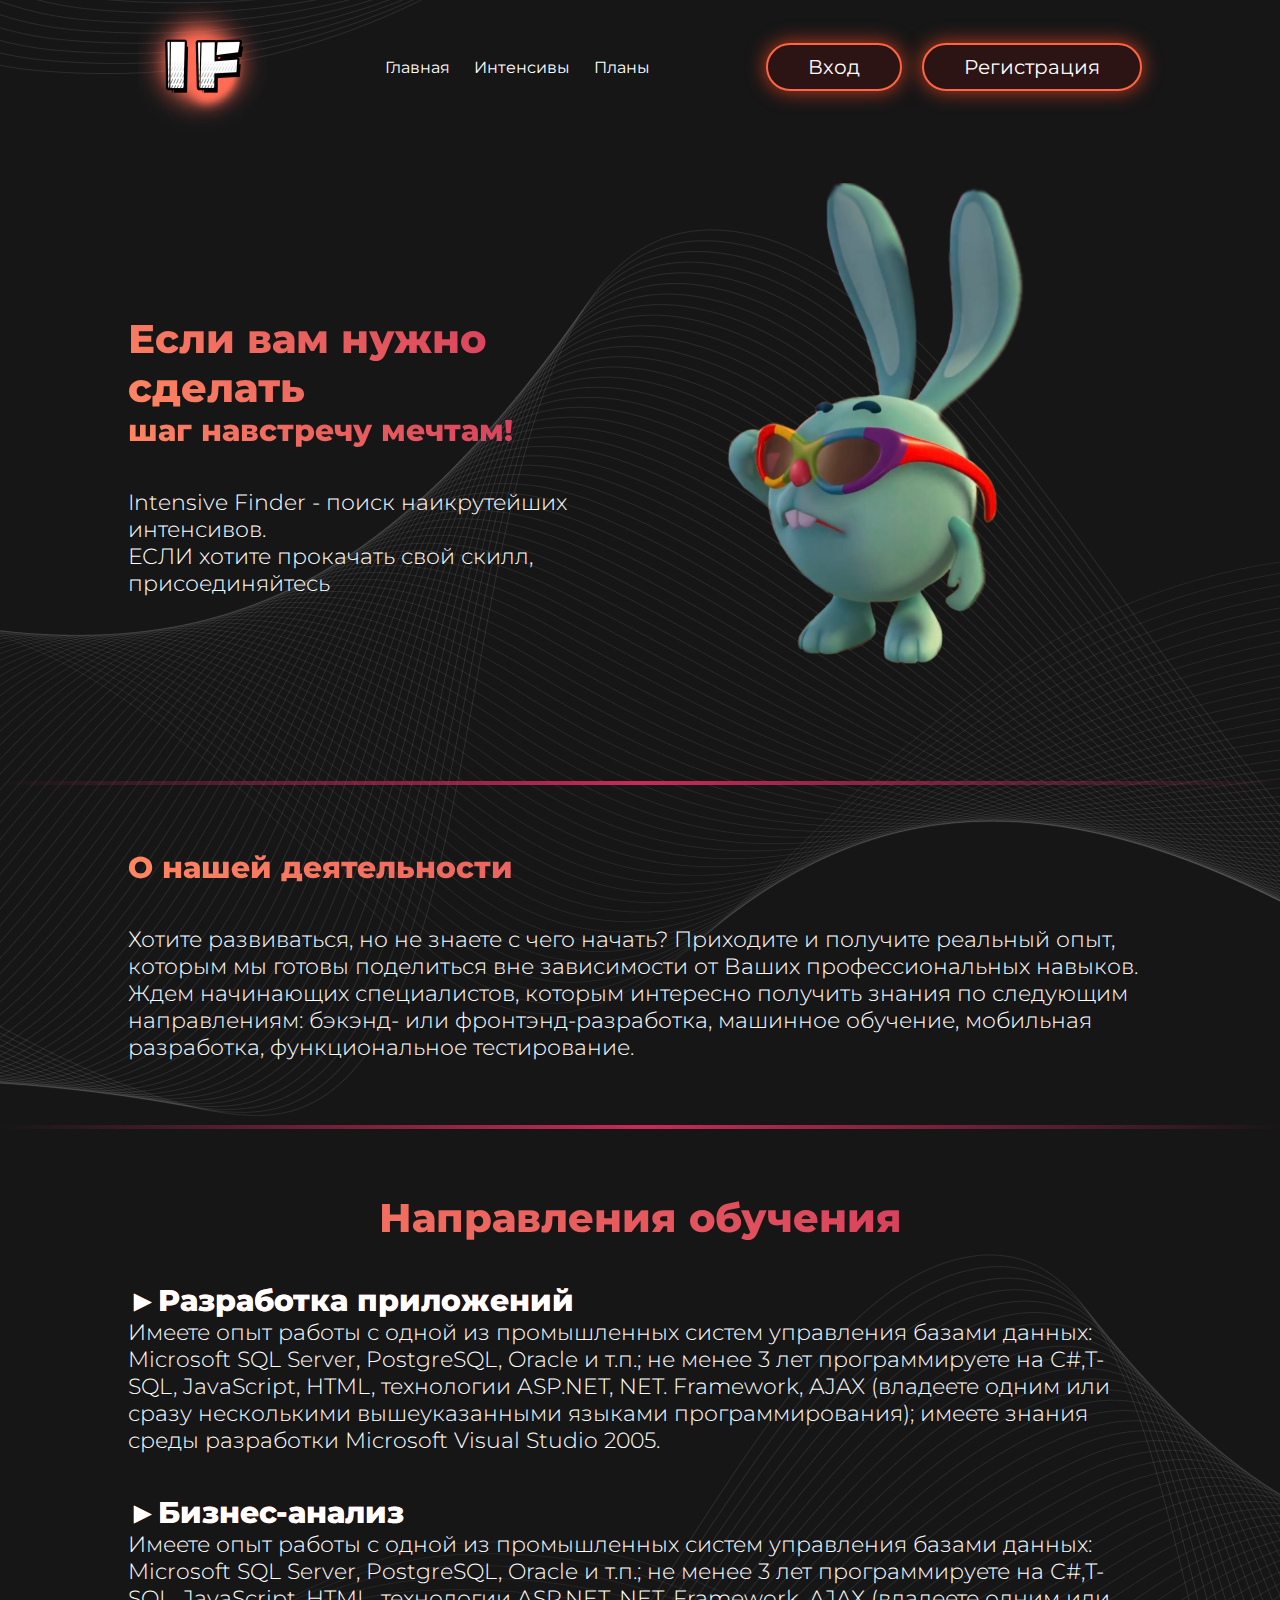
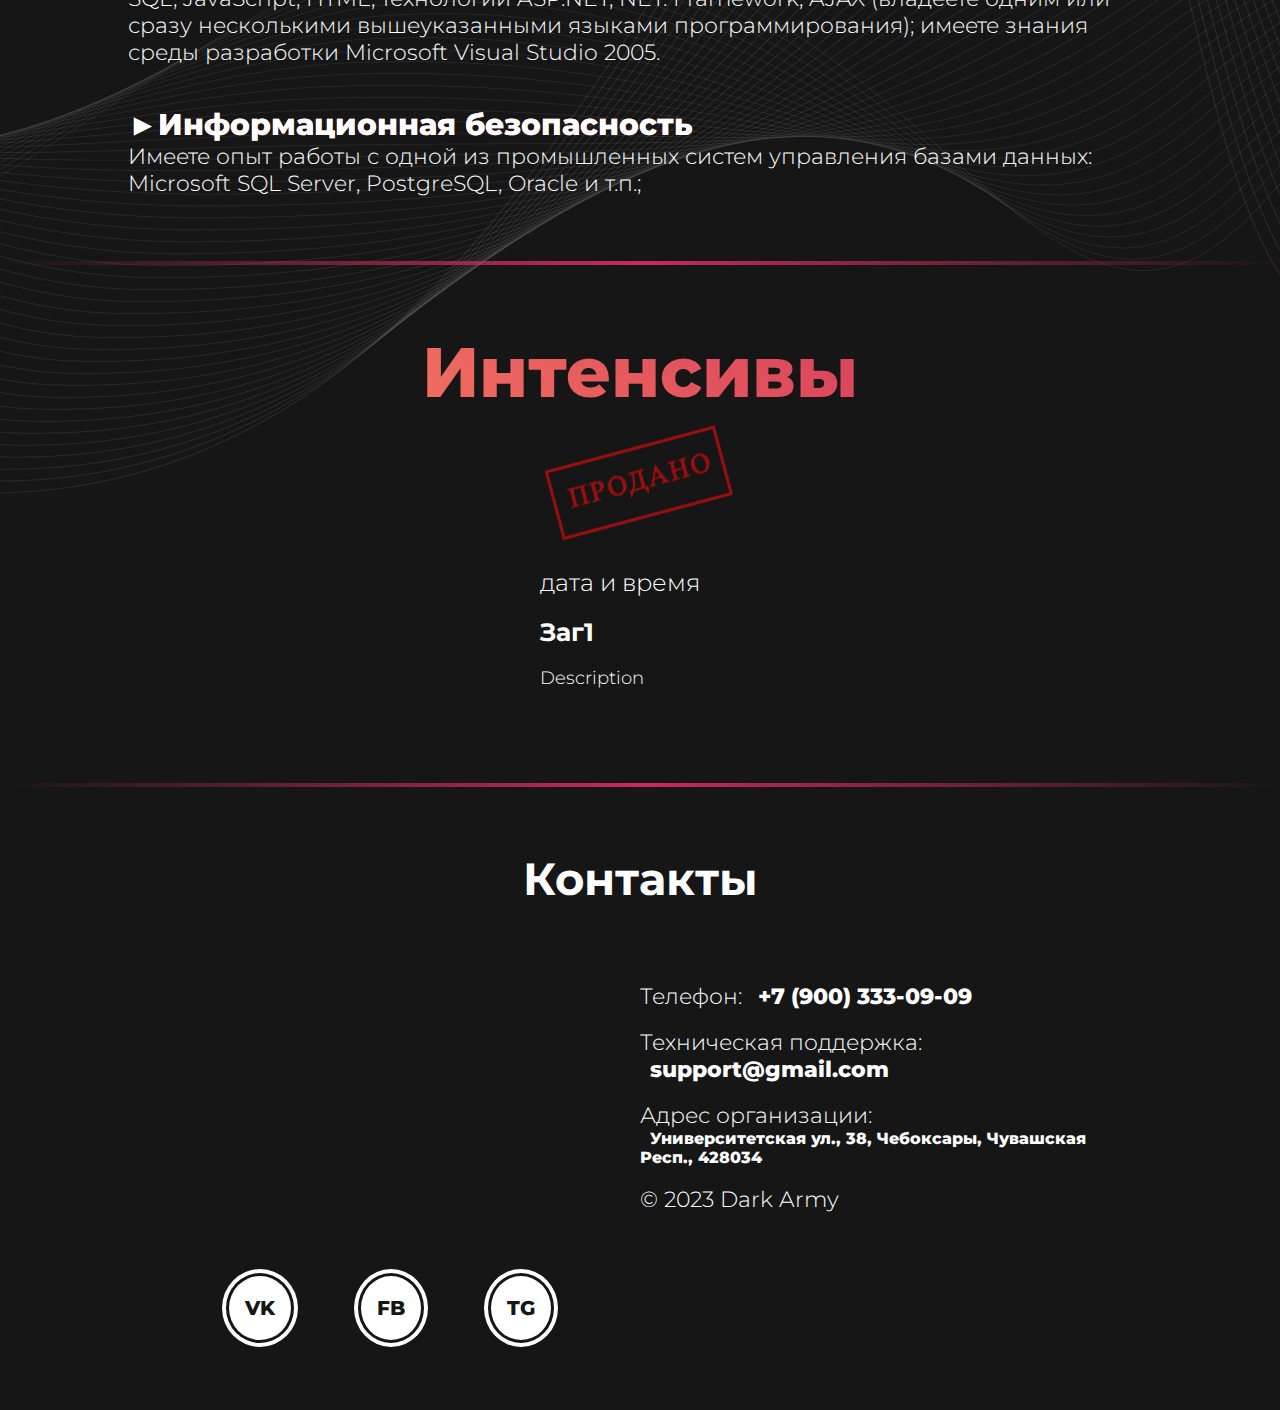
==== commit 5c0d52a9: "Add files via upload" ====
--- a/views/index.html
+++ b/views/index.html
@@ -64,45 +64,35 @@
     <div class="hr"></div>
     <section>
         <div class="w-1270 in-center container">
-            <p>Lorem ipsum dolor sit, amet consectetur adipisicing elit. Laborum harum molestias, voluptates dolor quasi ratione quidem iste dolore reiciendis iure, dolores commodi. Enim minima velit dolorum mollitia molestias nostrum amet!</p>
+            <h3>О нашей деятельности</h3>
+            <p class="mt-40">Хотите развиваться, но не знаете с чего начать? Приходите и получите реальный опыт, которым мы готовы поделиться вне зависимости от Ваших профессиональных навыков.
+                Ждем начинающих специалистов, которым интересно получить знания по следующим направлениям: бэкэнд- или фронтэнд-разработка, машинное обучение, мобильная разработка, функциональное тестирование.
+            </p>
         </div>
-    
     </section>
     <div class="hr"></div>
-    
-
     <section>
-        <div class="w-1270 in-center">
-            <h2 style="text-align: center;">Фильтр</h2>
-            <form action="">
-                <div>
-                    <label for="name">Название интенсива</label><br>
-                    <input type="text" name="name">
-                </div>
-                <div>
-                    <label>Название тематики</label><br>
-                    <input type="checkbox" name="1"><label>Бизнес-анализ</label><br>
-                    <input type="checkbox" name="2"><label>Программирование</label><br>
-                    <input type="checkbox" name="3"><label>Информационная безопасность</label><br>
-                    <input type="checkbox" name="4"><label>Тестирование</label><br>
-                    <input type="checkbox" name="5"><label>Web-design</label><br>
-                </div>
-                <div class="mt-40"> 
-                    <label for="lector" >Лектор</label><br>
-                    <select name="lector">
-                        <option value="1">Александров Виталя</option>
-                        <option value="2">Ефимов Александр</option>
-                        <option value="3">Казанцев Николай</option>
-                        <option value="4">Родионова Виктория</option>
-                    </select>
-                </div>
-                
-                <input type="submit" value="Найти">
-            </form>
+        <div class="w-1270 in-center container">
+            <h2 style="text-align: center;">Направления обучения</h2>
+            <div class="list-napr mt-40">
+                <h3>Разработка приложений</h3>
+                <p>Имеете опыт работы с одной из промышленных систем управления базами данных: Microsoft SQL Server, PostgrеSQL, Oracle и т.п.; не менее 3 лет программируете на С#,T-SQL, JavaScript, HTML, технологии ASP.NET, NET. Framework, AJAX (владеете одним или сразу несколькими вышеуказанными языками программирования); имеете знания среды разработки Microsoft Visual Studio 2005.</p>            
+            </div>
+            <div class="list-napr mt-40">
+            <h3>Бизнес-анализ</h3>
+                <p>Имеете опыт работы с одной из промышленных систем управления базами данных: Microsoft SQL Server, PostgrеSQL, Oracle и т.п.; не менее 3 лет программируете на С#,T-SQL, JavaScript, HTML, технологии ASP.NET, NET. Framework, AJAX (владеете одним или сразу несколькими вышеуказанными языками программирования); имеете знания среды разработки Microsoft Visual Studio 2005.</p>
+            </div>
+            <div class="list-napr mt-40">
+                <h3>Информационная безопасность</h3>
+                <p>Имеете опыт работы с одной из промышленных систем управления базами данных: Microsoft SQL Server, PostgrеSQL, Oracle и т.п.;</p>
+            </div>
         </div>
     </section>
+    <div class="hr"></div>
+
+   
     <section>
-        <div class="w-1270 in-center container mt-180">
+        <div class="w-1270 in-center container ">
             <h1>Интенсивы</h1>
             <div class="d-flex f-w-wrap jc-sa">
 
@@ -120,7 +110,7 @@
 
     <div class="hr"></div>    
     
-    <footer class="">
+    <footer>
         <h4>Контакты</h4>
         <div class="in-center container f-w-wrap d-flex jc-sb jc-c">
             <div class="w-50">
@@ -139,8 +129,6 @@
                 <a href="https://www.google.com/maps/place/%D0%A3%D0%BD%D0%B8%D0%B2%D0%B5%D1%80%D1%81%D0%B8%D1%82%D0%B5%D1%82%D1%81%D0%BA%D0%B0%D1%8F+%D1%83%D0%BB.,+38,+%D0%A7%D0%B5%D0%B1%D0%BE%D0%BA%D1%81%D0%B0%D1%80%D1%8B,+%D0%A7%D1%83%D0%B2%D0%B0%D1%88%D1%81%D0%BA%D0%B0%D1%8F+%D0%A0%D0%B5%D1%81%D0%BF.,+428034/@56.133712,47.1600731,17z/data=!4m6!3m5!1s0x415a387aeaf5b781:0x5433448da79960b3!8m2!3d56.133712!4d47.1600731!16s%2Fg%2F11fnvzcbsm"><address>Университетская ул., 38, Чебоксары, Чувашская Респ., 428034</address></a></p><br>
                 <p class="mb-120">© 2023 Dark Army</p>
             </div>
-            
-            
         </div>
     </footer>
 </body>
--- a/css/main.css
+++ b/css/main.css
@@ -31,6 +31,16 @@
     background: #2d1414;
     box-shadow: 0px 0px 20px #c53c1d;
     font-size: 20px;
+}
+select {
+    appearance: none;
+    background-image: url(/images/arrow.svg);
+    background-repeat: no-repeat;
+    background-position: calc(100% - 1em);
+    background-size: 0.85em auto;
+}
+option:checked {
+    background-color: #ff6543;
 }
 .mt-180 { margin-top: 180px;}
 .mt-40 { margin-top: 40px;}
@@ -229,7 +239,13 @@
     content: '';
     top: 8px;
   }
-  
+  .list-napr h3 { 
+    -webkit-background-clip: text;
+    -webkit-text-fill-color: white;
+  }
+  .list-napr h3::before {
+    content: "►";
+  }
   .menu-box {
     user-select: none;
     display: block;
@@ -422,7 +438,15 @@
 
     color: white;
  }
- 
+ .plan {
+    margin-left: 50px;
+ }
+ .chat-text-input {
+    width: 70%;
+ }
+ .chat-button-input {
+    width: 20%;
+ }
 @media (max-width: 1530px) {
     .w-1270 {
         width: 1270px;
